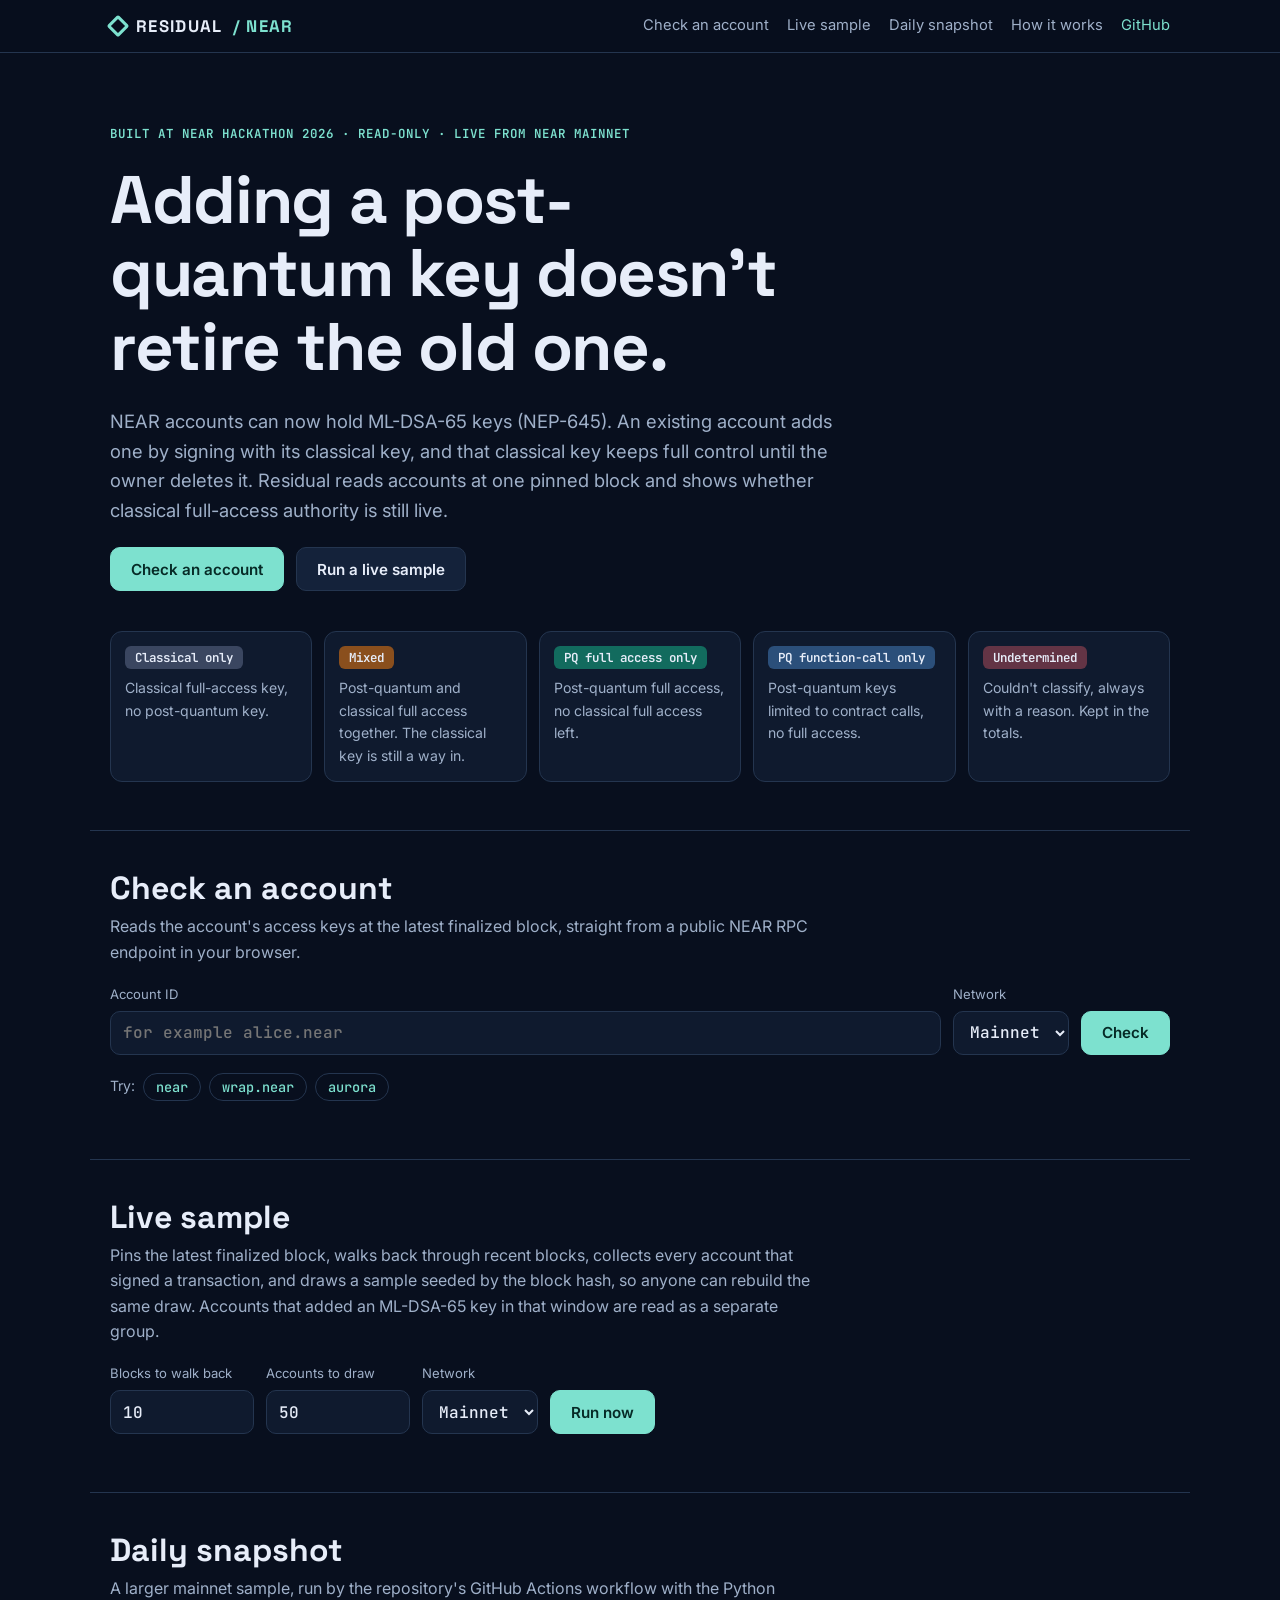
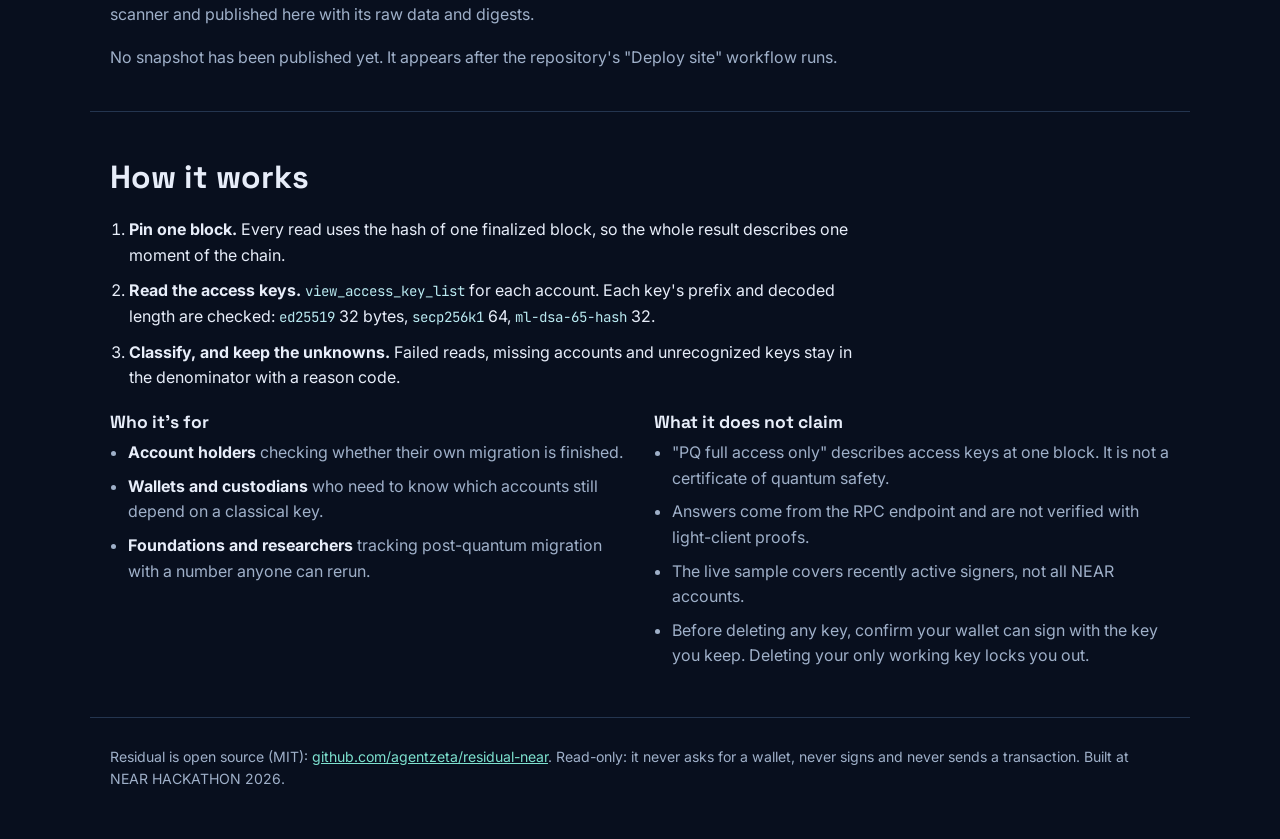
==== site/index.html @ 5953da1a "Integrate live NEAR frontend, deterministic browser parity tests, CI, Pages and evidence demo" ====
<!doctype html>
<html lang="en">
<head>
<meta charset="utf-8">
<meta name="viewport" content="width=device-width, initial-scale=1, viewport-fit=cover">
<title>Residual — NEAR post-quantum migration check</title>
<meta name="description" content="Check whether a NEAR account that added a post-quantum key still has a live classical key. Read-only, live from NEAR mainnet.">
<meta property="og:title" content="Residual — NEAR post-quantum migration check">
<meta property="og:description" content="Adding a post-quantum key doesn't retire the classical one. Residual checks, live from NEAR mainnet.">
<link rel="preconnect" href="https://fonts.googleapis.com">
<link rel="stylesheet" href="https://fonts.googleapis.com/css2?family=Space+Grotesk:wght@500;600;700&family=Inter:wght@400;500;600&family=JetBrains+Mono:wght@400;600&display=swap">
<link rel="stylesheet" href="style.css">
<link rel="icon" href="data:image/svg+xml,%3Csvg xmlns='http://www.w3.org/2000/svg' viewBox='0 0 32 32'%3E%3Crect width='32' height='32' rx='7' fill='%23080f1e'/%3E%3Cpath d='M16 6l10 10-10 10L6 16z' fill='none' stroke='%237de1cf' stroke-width='3'/%3E%3C/svg%3E">
</head>
<body>
<header class="bar">
  <div class="wrap bar-in">
    <a class="logo" href="#top"><span class="mark" aria-hidden="true"></span>Residual <span class="slash">/ NEAR</span></a>
    <nav aria-label="Sections">
      <a href="#check">Check an account</a>
      <a href="#sample">Live sample</a>
      <a href="#snapshot">Daily snapshot</a>
      <a href="#how">How it works</a>
      <a class="gh" href="https://github.com/agentzeta/residual-near">GitHub</a>
    </nav>
  </div>
</header>

<main id="top">
  <section class="hero wrap">
    <p class="eyebrow">Built at NEAR HACKATHON 2026 · read-only · live from NEAR mainnet</p>
    <h1>Adding a post-quantum key doesn't retire the old one.</h1>
    <p class="lede">NEAR accounts can now hold ML-DSA-65 keys (NEP-645). An existing account adds one by signing with its classical key, and that classical key keeps full control until the owner deletes it. Residual reads accounts at one pinned block and shows whether classical full-access authority is still live.</p>
    <div class="cta">
      <a class="btn primary" href="#check">Check an account</a>
      <a class="btn" href="#sample">Run a live sample</a>
    </div>
    <div class="states" aria-label="The five states">
      <div><span class="pill CLASSICAL_ONLY">Classical only</span><p>Classical full-access key, no post-quantum key.</p></div>
      <div><span class="pill INCOMPLETE_WEAKEST_LINK">Mixed</span><p>Post-quantum and classical full access together. The classical key is still a way in.</p></div>
      <div><span class="pill COMPLETE">PQ full access only</span><p>Post-quantum full access, no classical full access left.</p></div>
      <div><span class="pill PQ_FUNCTION_ONLY">PQ function-call only</span><p>Post-quantum keys limited to contract calls, no full access.</p></div>
      <div><span class="pill UNDETERMINED">Undetermined</span><p>Couldn't classify, always with a reason. Kept in the totals.</p></div>
    </div>
  </section>

  <section id="check" class="panel wrap">
    <div class="panel-head">
      <h2>Check an account</h2>
      <p>Reads the account's access keys at the latest finalized block, straight from a public NEAR RPC endpoint in your browser.</p>
    </div>
    <form id="check-form" class="row" autocomplete="off">
      <label class="field grow" for="acct">Account ID
        <input id="acct" name="acct" placeholder="for example alice.near" spellcheck="false" required>
      </label>
      <label class="field" for="net">Network
        <select id="net"><option value="mainnet">Mainnet</option><option value="testnet">Testnet</option></select>
      </label>
      <button class="btn primary" id="check-btn" type="submit">Check</button>
    </form>
    <p class="try">Try: <button type="button" class="chip" data-acct="near">near</button><button type="button" class="chip" data-acct="wrap.near">wrap.near</button><button type="button" class="chip" data-acct="aurora">aurora</button></p>
    <div id="check-out" class="out" aria-live="polite"></div>
  </section>

  <section id="sample" class="panel wrap">
    <div class="panel-head">
      <h2>Live sample</h2>
      <p>Pins the latest finalized block, walks back through recent blocks, collects every account that signed a transaction, and draws a sample seeded by the block hash, so anyone can rebuild the same draw. Accounts that added an ML-DSA-65 key in that window are read as a separate group.</p>
    </div>
    <form id="sample-form" class="row">
      <label class="field" for="win">Blocks to walk back
        <input id="win" type="number" min="1" max="120" value="10">
      </label>
      <label class="field" for="size">Accounts to draw
        <input id="size" type="number" min="1" max="300" value="50">
      </label>
      <label class="field" for="snet">Network
        <select id="snet"><option value="mainnet">Mainnet</option><option value="testnet">Testnet</option></select>
      </label>
      <button class="btn primary" id="sample-btn" type="submit">Run now</button>
    </form>
    <div id="sample-progress" class="progress" hidden></div>
    <div id="sample-out" class="out" aria-live="polite"></div>
  </section>

  <section id="snapshot" class="panel wrap">
    <div class="panel-head">
      <h2>Daily snapshot</h2>
      <p>A larger mainnet sample, run by the repository's GitHub Actions workflow with the Python scanner and published here with its raw data and digests.</p>
    </div>
    <div id="snap-out" class="out"><p class="muted">Loading the latest snapshot…</p></div>
  </section>

  <section id="how" class="wrap how">
    <h2>How it works</h2>
    <ol class="steps">
      <li><b>Pin one block.</b> Every read uses the hash of one finalized block, so the whole result describes one moment of the chain.</li>
      <li><b>Read the access keys.</b> <code>view_access_key_list</code> for each account. Each key's prefix and decoded length are checked: <code>ed25519</code> 32 bytes, <code>secp256k1</code> 64, <code>ml-dsa-65-hash</code> 32.</li>
      <li><b>Classify, and keep the unknowns.</b> Failed reads, missing accounts and unrecognized keys stay in the denominator with a reason code.</li>
    </ol>
    <div class="grid2">
      <div>
        <h3>Who it's for</h3>
        <ul>
          <li><b>Account holders</b> checking whether their own migration is finished.</li>
          <li><b>Wallets and custodians</b> who need to know which accounts still depend on a classical key.</li>
          <li><b>Foundations and researchers</b> tracking post-quantum migration with a number anyone can rerun.</li>
        </ul>
      </div>
      <div>
        <h3>What it does not claim</h3>
        <ul>
          <li>"PQ full access only" describes access keys at one block. It is not a certificate of quantum safety.</li>
          <li>Answers come from the RPC endpoint and are not verified with light-client proofs.</li>
          <li>The live sample covers recently active signers, not all NEAR accounts.</li>
          <li>Before deleting any key, confirm your wallet can sign with the key you keep. Deleting your only working key locks you out.</li>
        </ul>
      </div>
    </div>
  </section>
</main>

<footer class="wrap foot">
  <p>Residual is open source (MIT): <a href="https://github.com/agentzeta/residual-near">github.com/agentzeta/residual-near</a>. Read-only: it never asks for a wallet, never signs and never sends a transaction. Built at NEAR HACKATHON 2026.</p>
</footer>

<script type="module" src="app.js"></script>
</body>
</html>
---- site/style.css ----
/* Residual landing and live app. One deliberate dark look, matching the report dashboard. */
:root {
  --bg: #080f1e;
  --surface: #0f1a2e;
  --surface-2: #14223a;
  --line: #24354f;
  --ink: #e7edf9;
  --muted: #9fb0c9;
  --teal: #7de1cf;
  --teal-ink: #062a26;
  --amber: #f0b45a;
  --red: #ff8f8f;
  --display: "Space Grotesk", "Helvetica Neue", Arial, sans-serif;
  --body: "Inter", "Segoe UI", Roboto, Arial, sans-serif;
  --mono: "JetBrains Mono", ui-monospace, Menlo, Consolas, monospace;
  color-scheme: dark;
}
* { box-sizing: border-box; }
html { scroll-behavior: smooth; }
section[id], main[id] { scroll-margin-top: 76px; }
.testbanner { background: #5a2a12; color: #ffd9bf; font-weight: 600; text-align: center; padding: 8px 16px; }
@media (prefers-reduced-motion: reduce) { html { scroll-behavior: auto; } }
body { margin: 0; background: var(--bg); color: var(--ink); font: 16px/1.6 var(--body); }
a { color: var(--teal); }
code { font-family: var(--mono); font-size: 0.88em; color: #b9e9f0; }
.wrap { max-width: 1100px; margin: 0 auto; padding-left: max(20px, env(safe-area-inset-left, 0px)); padding-right: max(20px, env(safe-area-inset-right, 0px)); }
h1, h2, h3 { font-family: var(--display); line-height: 1.1; margin: 0; text-wrap: balance; }
h1 { font-size: clamp(2.2rem, 6vw, 4.2rem); letter-spacing: -0.02em; max-width: 16ch; }
h2 { font-size: clamp(1.5rem, 3vw, 2rem); }
h3 { font-size: 1.1rem; margin-bottom: 8px; }
p { margin: 0; }

.bar { position: sticky; top: 0; z-index: 5; background: rgba(8, 15, 30, 0.92); backdrop-filter: blur(8px); border-bottom: 1px solid var(--line); }
.bar-in { display: flex; align-items: center; justify-content: space-between; gap: 16px; padding-block: 14px; flex-wrap: wrap; }
.logo { display: flex; align-items: center; gap: 10px; font: 700 1.05rem var(--display); letter-spacing: 0.08em; text-transform: uppercase; color: var(--ink); text-decoration: none; }
.logo .slash { color: var(--teal); }
.mark { width: 16px; height: 16px; border: 3px solid var(--teal); transform: rotate(45deg); border-radius: 2px; }
nav { display: flex; gap: 18px; flex-wrap: wrap; font-size: 0.92rem; }
nav a { color: var(--muted); text-decoration: none; }
nav a:hover, nav a:focus-visible { color: var(--ink); }
nav .gh { color: var(--teal); }

.hero { padding-block: 72px 48px; display: grid; gap: 22px; }
.eyebrow { font: 600 0.78rem var(--mono); letter-spacing: 0.08em; text-transform: uppercase; color: var(--teal); }
.lede { font-size: 1.15rem; color: var(--muted); max-width: 62ch; }
.cta { display: flex; gap: 12px; flex-wrap: wrap; }
.btn { display: inline-flex; align-items: center; justify-content: center; gap: 8px; min-height: 44px; padding: 0 20px; border-radius: 10px; border: 1px solid var(--line); background: var(--surface-2); color: var(--ink); font: 600 0.95rem var(--body); text-decoration: none; cursor: pointer; }
.btn:hover { border-color: var(--teal); }
.btn:focus-visible, .chip:focus-visible, input:focus-visible, select:focus-visible { outline: 2px solid var(--teal); outline-offset: 2px; }
.btn.primary { background: var(--teal); border-color: var(--teal); color: var(--teal-ink); }
.btn[disabled] { opacity: 0.55; cursor: progress; }
.states { display: grid; grid-template-columns: repeat(auto-fit, minmax(190px, 1fr)); gap: 12px; margin-top: 18px; }
.states div { background: var(--surface); border: 1px solid var(--line); border-radius: 12px; padding: 14px; display: grid; gap: 8px; align-content: start; }
.states p { font-size: 0.88rem; color: var(--muted); }

.pill { display: inline-block; width: fit-content; padding: 3px 10px; border-radius: 6px; font: 600 0.78rem var(--mono); background: #34405c; color: var(--ink); }
.pill.COMPLETE { background: #126b5e; }
.pill.INCOMPLETE_WEAKEST_LINK { background: #8a4f1d; }
.pill.PQ_FUNCTION_ONLY { background: #2b4f7a; }
.pill.UNDETERMINED { background: #633445; }
.pill.CLASSICAL_ONLY { background: #3a4660; }

.panel { padding-block: 40px; border-top: 1px solid var(--line); display: grid; gap: 18px; }
.panel-head { display: grid; gap: 8px; }
.panel-head p { color: var(--muted); max-width: 70ch; }
.row { display: flex; gap: 12px; align-items: flex-end; flex-wrap: wrap; }
.field { display: grid; gap: 6px; font-size: 0.82rem; color: var(--muted); min-width: 0; }
.field.grow { flex: 1 1 260px; }
input, select { font: 500 1rem var(--mono); background: var(--surface); color: var(--ink); border: 1px solid var(--line); border-radius: 10px; min-height: 44px; padding: 0 12px; width: 100%; }
input[type=number] { width: 9em; }
.try { font-size: 0.88rem; color: var(--muted); display: flex; gap: 8px; align-items: center; flex-wrap: wrap; }
.chip { font: 500 0.85rem var(--mono); background: transparent; color: var(--teal); border: 1px solid var(--line); border-radius: 999px; padding: 4px 12px; cursor: pointer; }
.out { display: grid; gap: 16px; min-width: 0; }
.muted { color: var(--muted); }
.error { color: var(--red); }
.warn { background: #3b2f10; color: #ffe9a8; border-radius: 10px; padding: 10px 14px; font-size: 0.92rem; }

.result { background: var(--surface); border: 1px solid var(--line); border-radius: 14px; padding: 20px; display: grid; gap: 14px; min-width: 0; }
.verdict { font: 600 1.3rem var(--display); }
.meta { display: flex; flex-wrap: wrap; gap: 6px 20px; font: 0.82rem var(--mono); color: var(--muted); }
.meta span { overflow-wrap: anywhere; }
.tbl { overflow-x: auto; }
table { border-collapse: collapse; width: 100%; font-size: 0.88rem; }
th, td { text-align: left; padding: 8px 12px 8px 0; border-bottom: 1px solid var(--line); vertical-align: top; }
th { font: 600 0.72rem var(--mono); letter-spacing: 0.06em; text-transform: uppercase; color: var(--muted); }
td.key { font-family: var(--mono); font-size: 0.8rem; overflow-wrap: anywhere; min-width: 16ch; }
td button.link { background: none; border: 0; color: var(--teal); font: inherit; cursor: pointer; padding: 0; text-align: left; overflow-wrap: anywhere; }

.cards { display: grid; grid-template-columns: repeat(auto-fit, minmax(220px, 1fr)); gap: 12px; }
.card { background: var(--surface); border: 1px solid var(--line); border-radius: 14px; padding: 18px; display: grid; gap: 6px; }
.card small { color: var(--muted); font-size: 0.82rem; }
.card strong { font: 700 2.4rem var(--display); color: var(--teal); font-variant-numeric: tabular-nums; }
.card em { font-style: normal; font-size: 0.8rem; color: var(--muted); }
.statebar { display: flex; height: 14px; border-radius: 7px; overflow: hidden; background: var(--surface-2); }
.statebar span { display: block; height: 100%; }
.legend { display: flex; flex-wrap: wrap; gap: 8px 16px; font-size: 0.82rem; color: var(--muted); }
.progress { font: 0.88rem var(--mono); color: var(--muted); background: var(--surface); border: 1px solid var(--line); border-radius: 10px; padding: 12px 14px; }
.progress b { color: var(--ink); }
.actions { display: flex; gap: 10px; flex-wrap: wrap; }

.how { padding-block: 48px; border-top: 1px solid var(--line); display: grid; gap: 22px; }
.steps { margin: 0; padding-left: 1.2em; display: grid; gap: 10px; max-width: 75ch; }
.grid2 { display: grid; grid-template-columns: repeat(auto-fit, minmax(300px, 1fr)); gap: 28px; }
.grid2 ul { margin: 0; padding-left: 1.1em; display: grid; gap: 8px; color: var(--muted); }
.grid2 b { color: var(--ink); }
.foot { padding-block: 28px 48px; border-top: 1px solid var(--line); color: var(--muted); font-size: 0.88rem; }
@media (max-width: 640px) {
  nav { gap: 12px; font-size: 0.85rem; }
  .hero { padding-block: 44px 32px; }
}
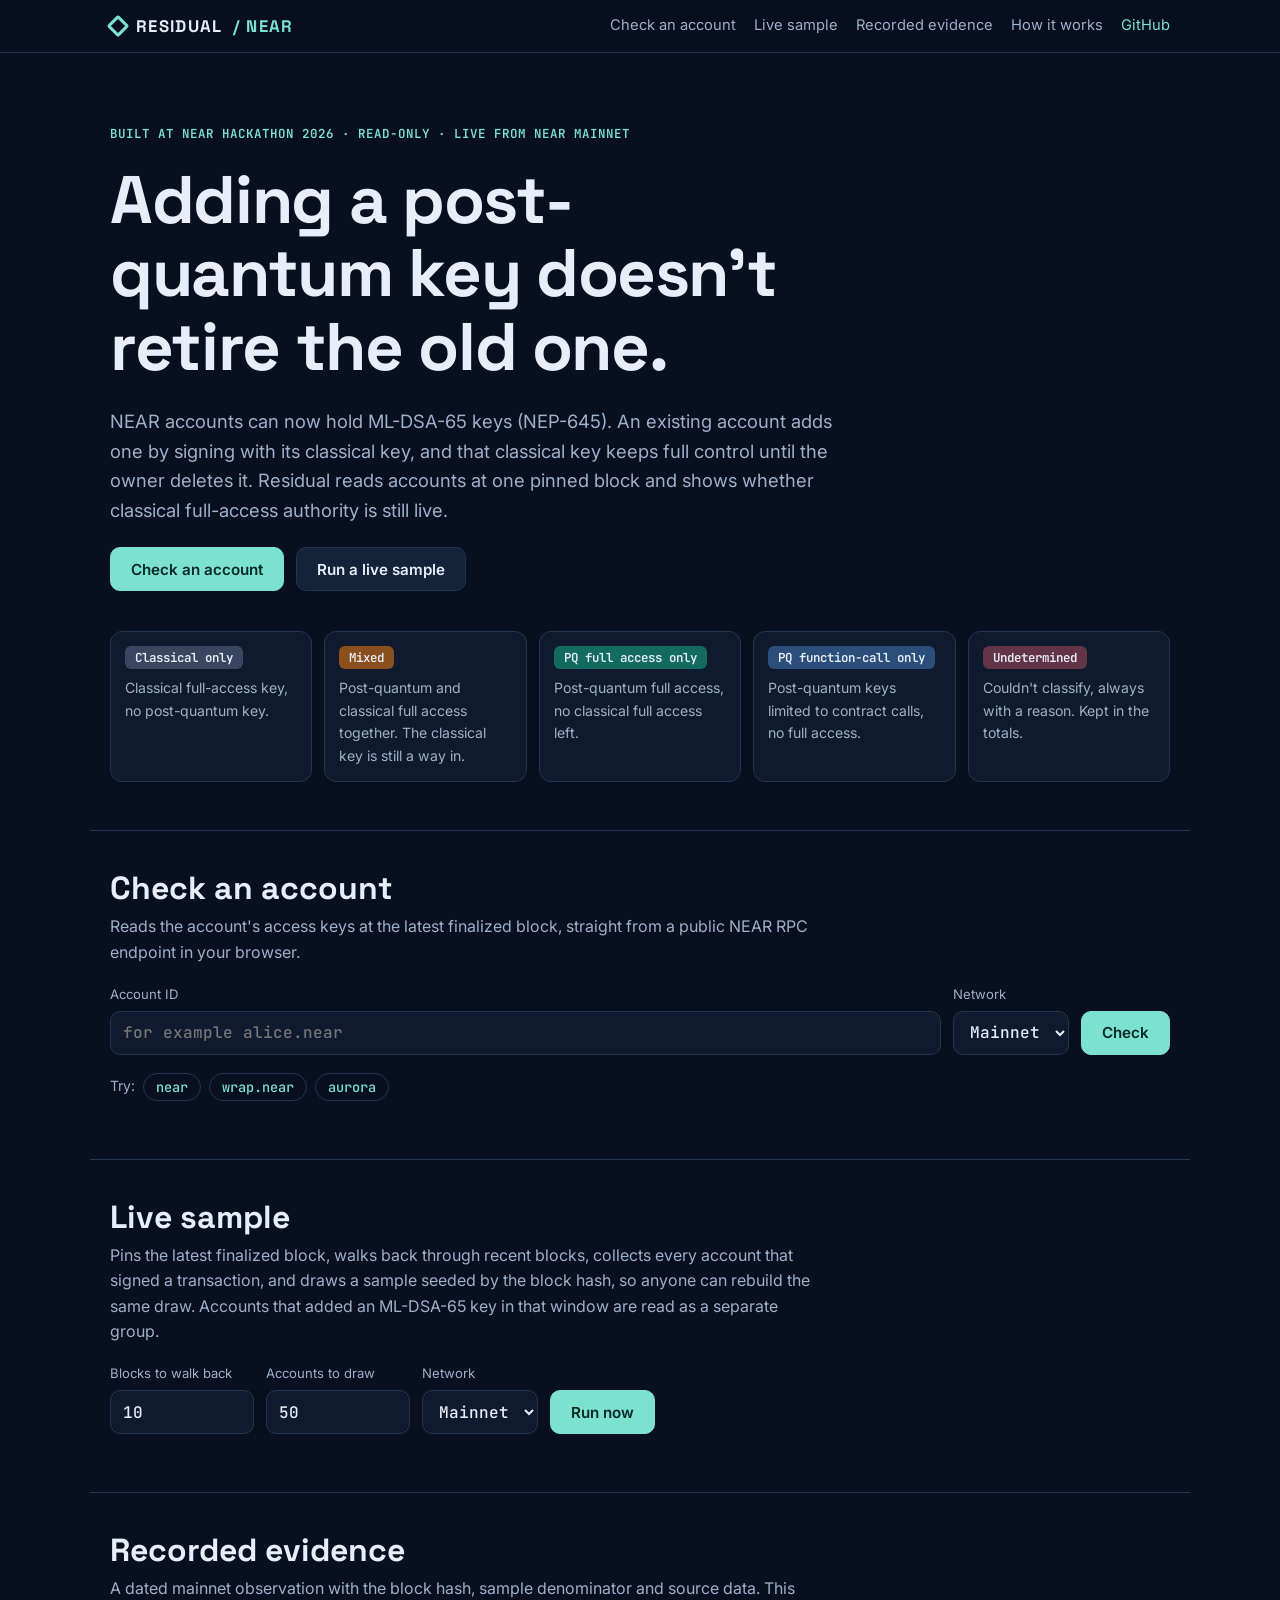
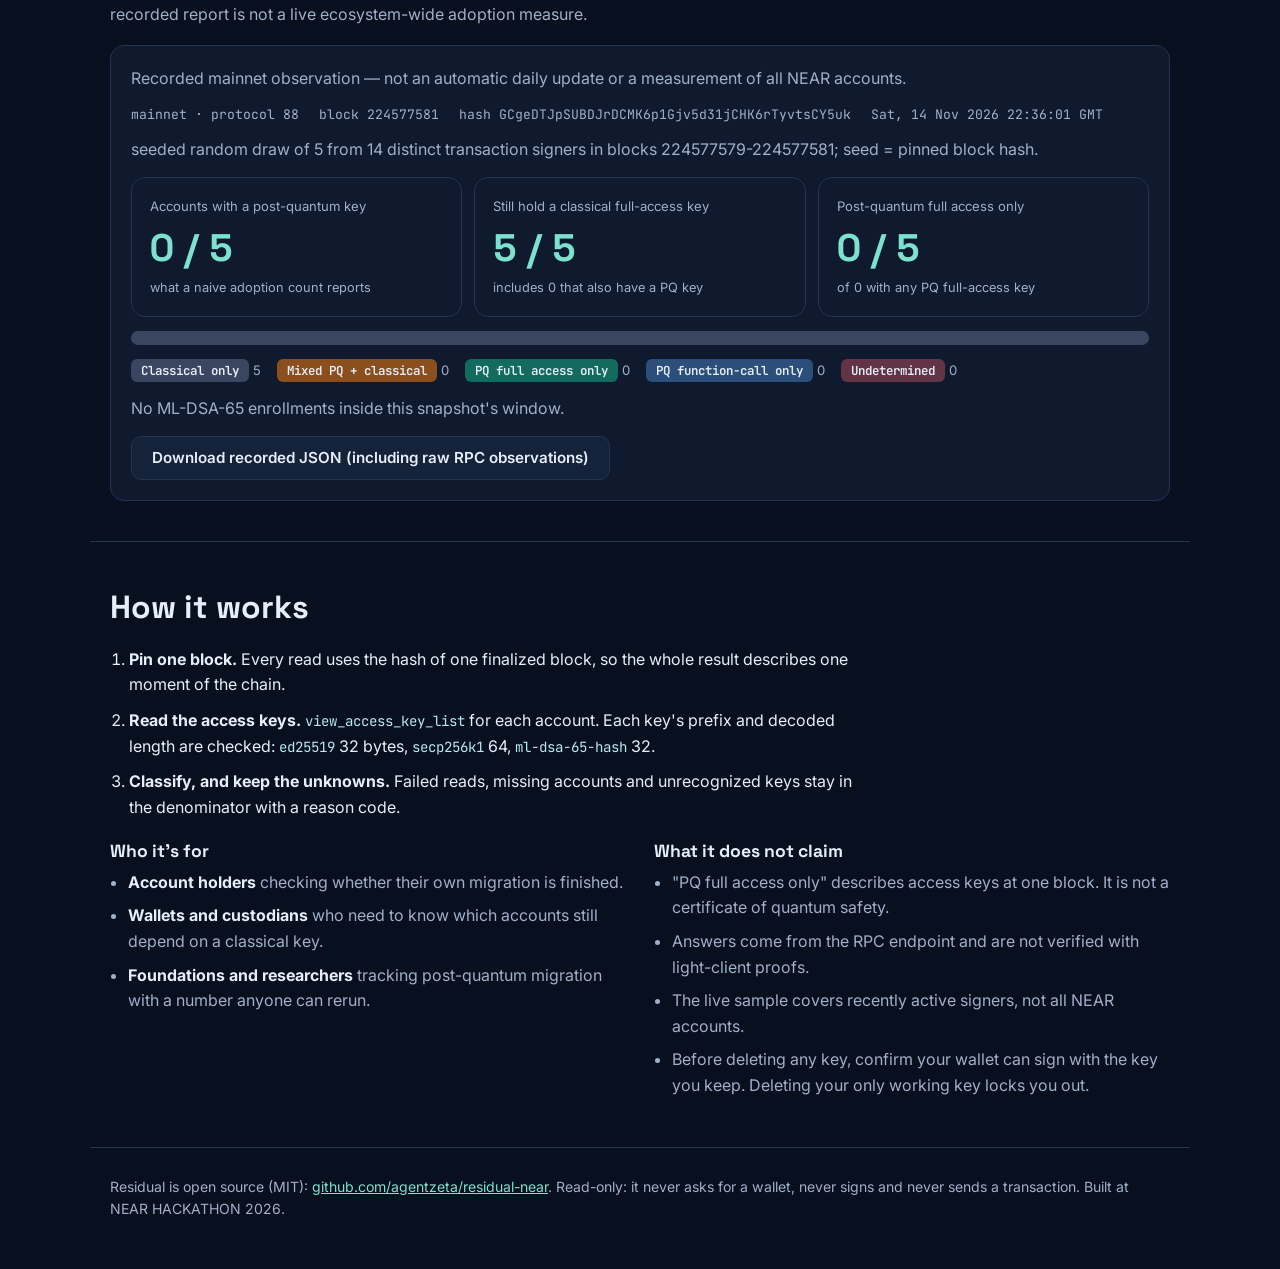
==== commit 59d663ea: "Publish dated reproducible mainnet observation and align website/README with verified behavior" ====
--- a/site/index.html
+++ b/site/index.html
@@ -19,7 +19,7 @@
     <nav aria-label="Sections">
       <a href="#check">Check an account</a>
       <a href="#sample">Live sample</a>
-      <a href="#snapshot">Daily snapshot</a>
+      <a href="#snapshot">Recorded evidence</a>
       <a href="#how">How it works</a>
       <a class="gh" href="https://github.com/agentzeta/residual-near">GitHub</a>
     </nav>
@@ -85,8 +85,8 @@
 
   <section id="snapshot" class="panel wrap">
     <div class="panel-head">
-      <h2>Daily snapshot</h2>
-      <p>A larger mainnet sample, run by the repository's GitHub Actions workflow with the Python scanner and published here with its raw data and digests.</p>
+      <h2>Recorded evidence</h2>
+      <p>A dated mainnet observation with the block hash, sample denominator and source data. This recorded report is not a live ecosystem-wide adoption measure.</p>
     </div>
     <div id="snap-out" class="out"><p class="muted">Loading the latest snapshot…</p></div>
   </section>
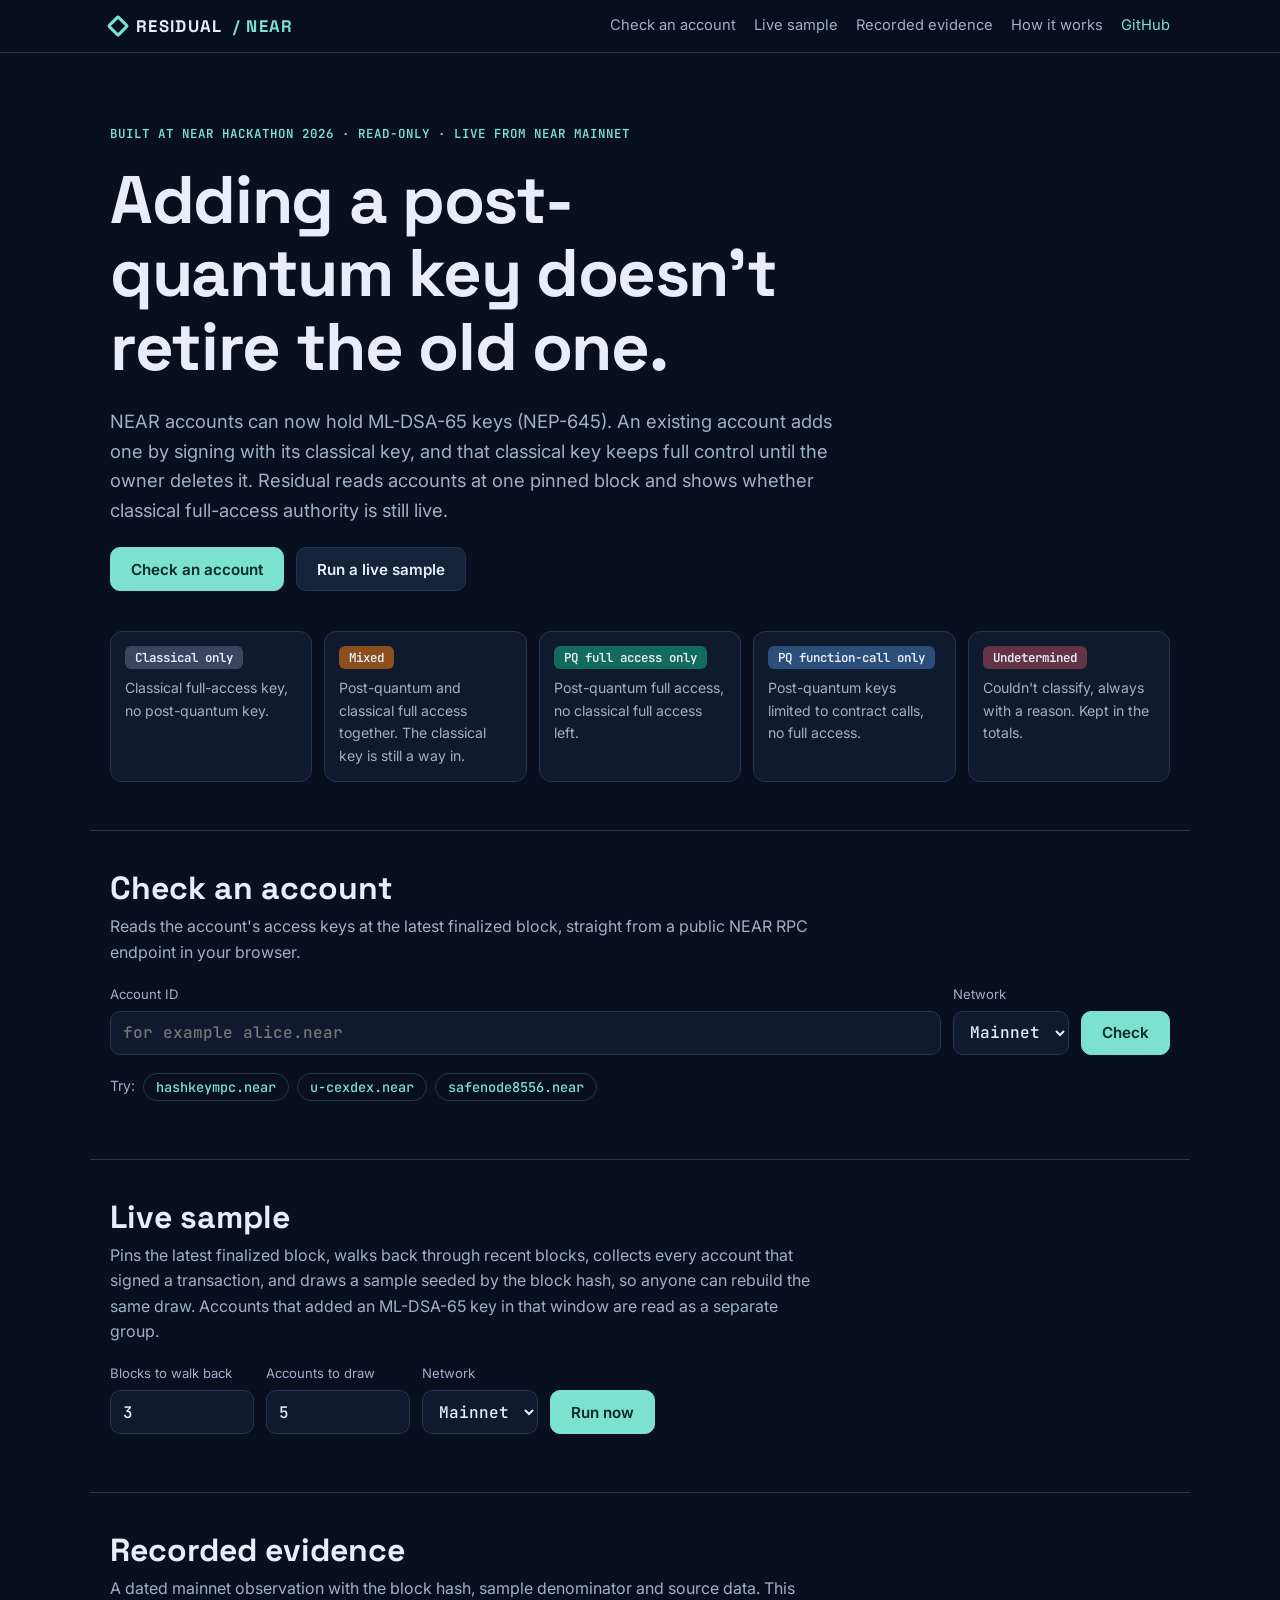
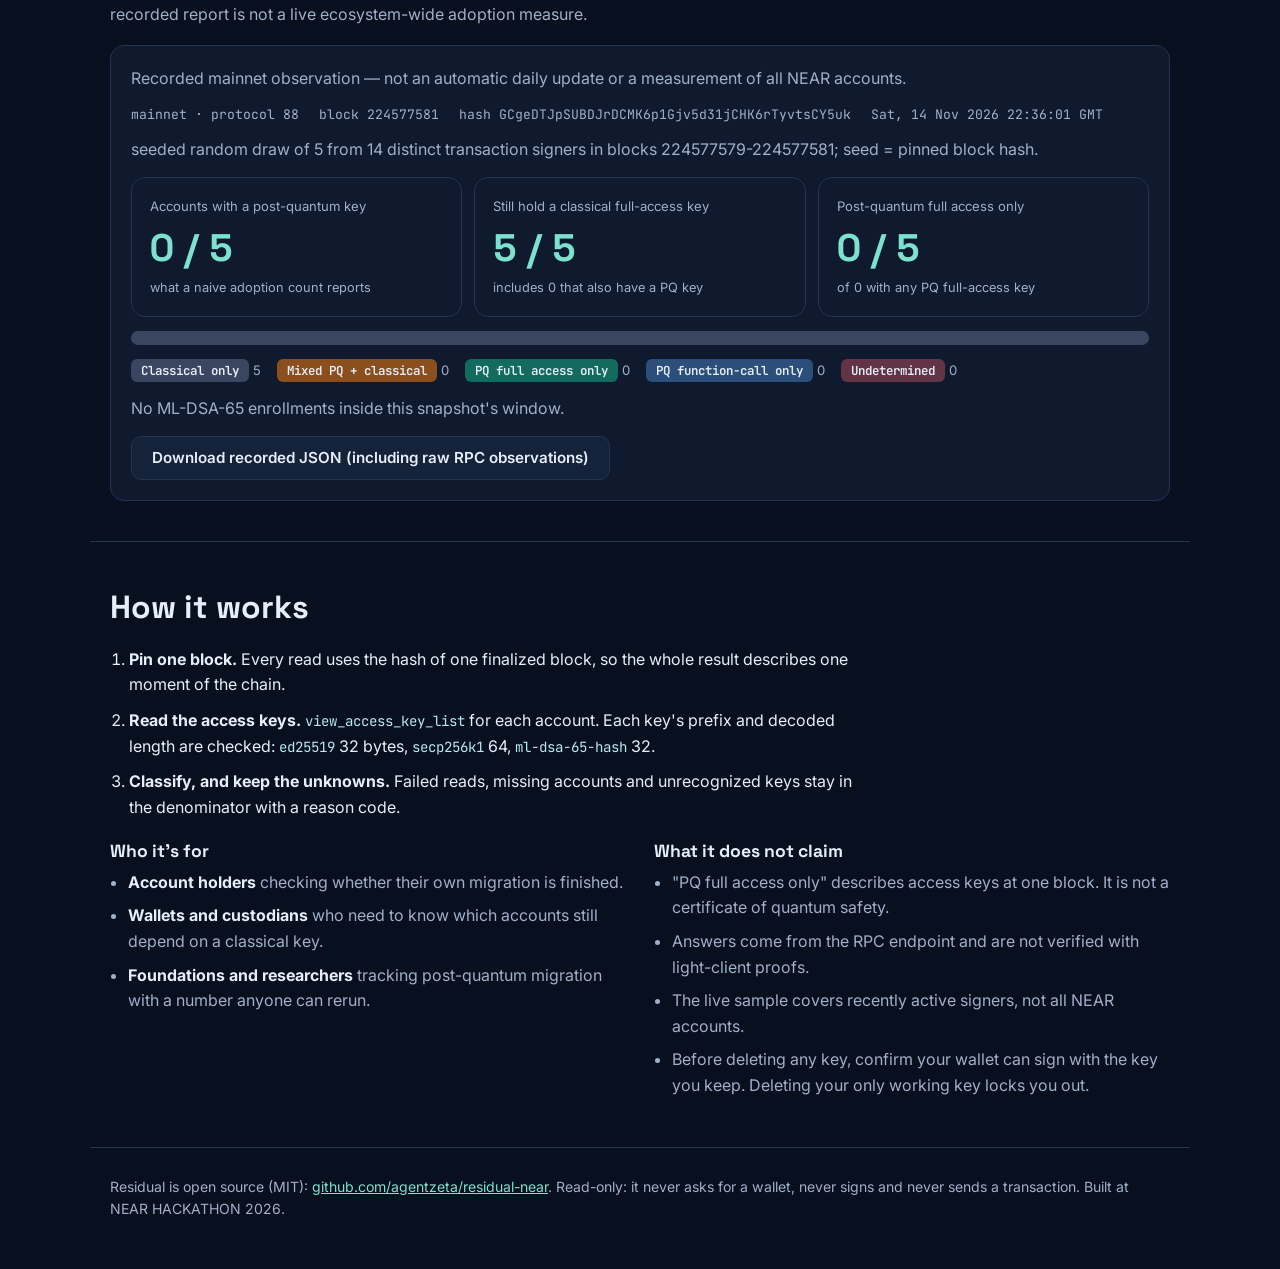
==== commit bd38e323: "Use small verified demo defaults and accessible NEAR account examples" ====
--- a/site/index.html
+++ b/site/index.html
@@ -58,7 +58,7 @@
       </label>
       <button class="btn primary" id="check-btn" type="submit">Check</button>
     </form>
-    <p class="try">Try: <button type="button" class="chip" data-acct="near">near</button><button type="button" class="chip" data-acct="wrap.near">wrap.near</button><button type="button" class="chip" data-acct="aurora">aurora</button></p>
+    <p class="try">Try: <button type="button" class="chip" data-acct="hashkeympc.near">hashkeympc.near</button><button type="button" class="chip" data-acct="u-cexdex.near">u-cexdex.near</button><button type="button" class="chip" data-acct="safenode8556.near">safenode8556.near</button></p>
     <div id="check-out" class="out" aria-live="polite"></div>
   </section>
 
@@ -69,10 +69,10 @@
     </div>
     <form id="sample-form" class="row">
       <label class="field" for="win">Blocks to walk back
-        <input id="win" type="number" min="1" max="120" value="10">
+        <input id="win" type="number" min="1" max="120" value="3">
       </label>
       <label class="field" for="size">Accounts to draw
-        <input id="size" type="number" min="1" max="300" value="50">
+        <input id="size" type="number" min="1" max="300" value="5">
       </label>
       <label class="field" for="snet">Network
         <select id="snet"><option value="mainnet">Mainnet</option><option value="testnet">Testnet</option></select>
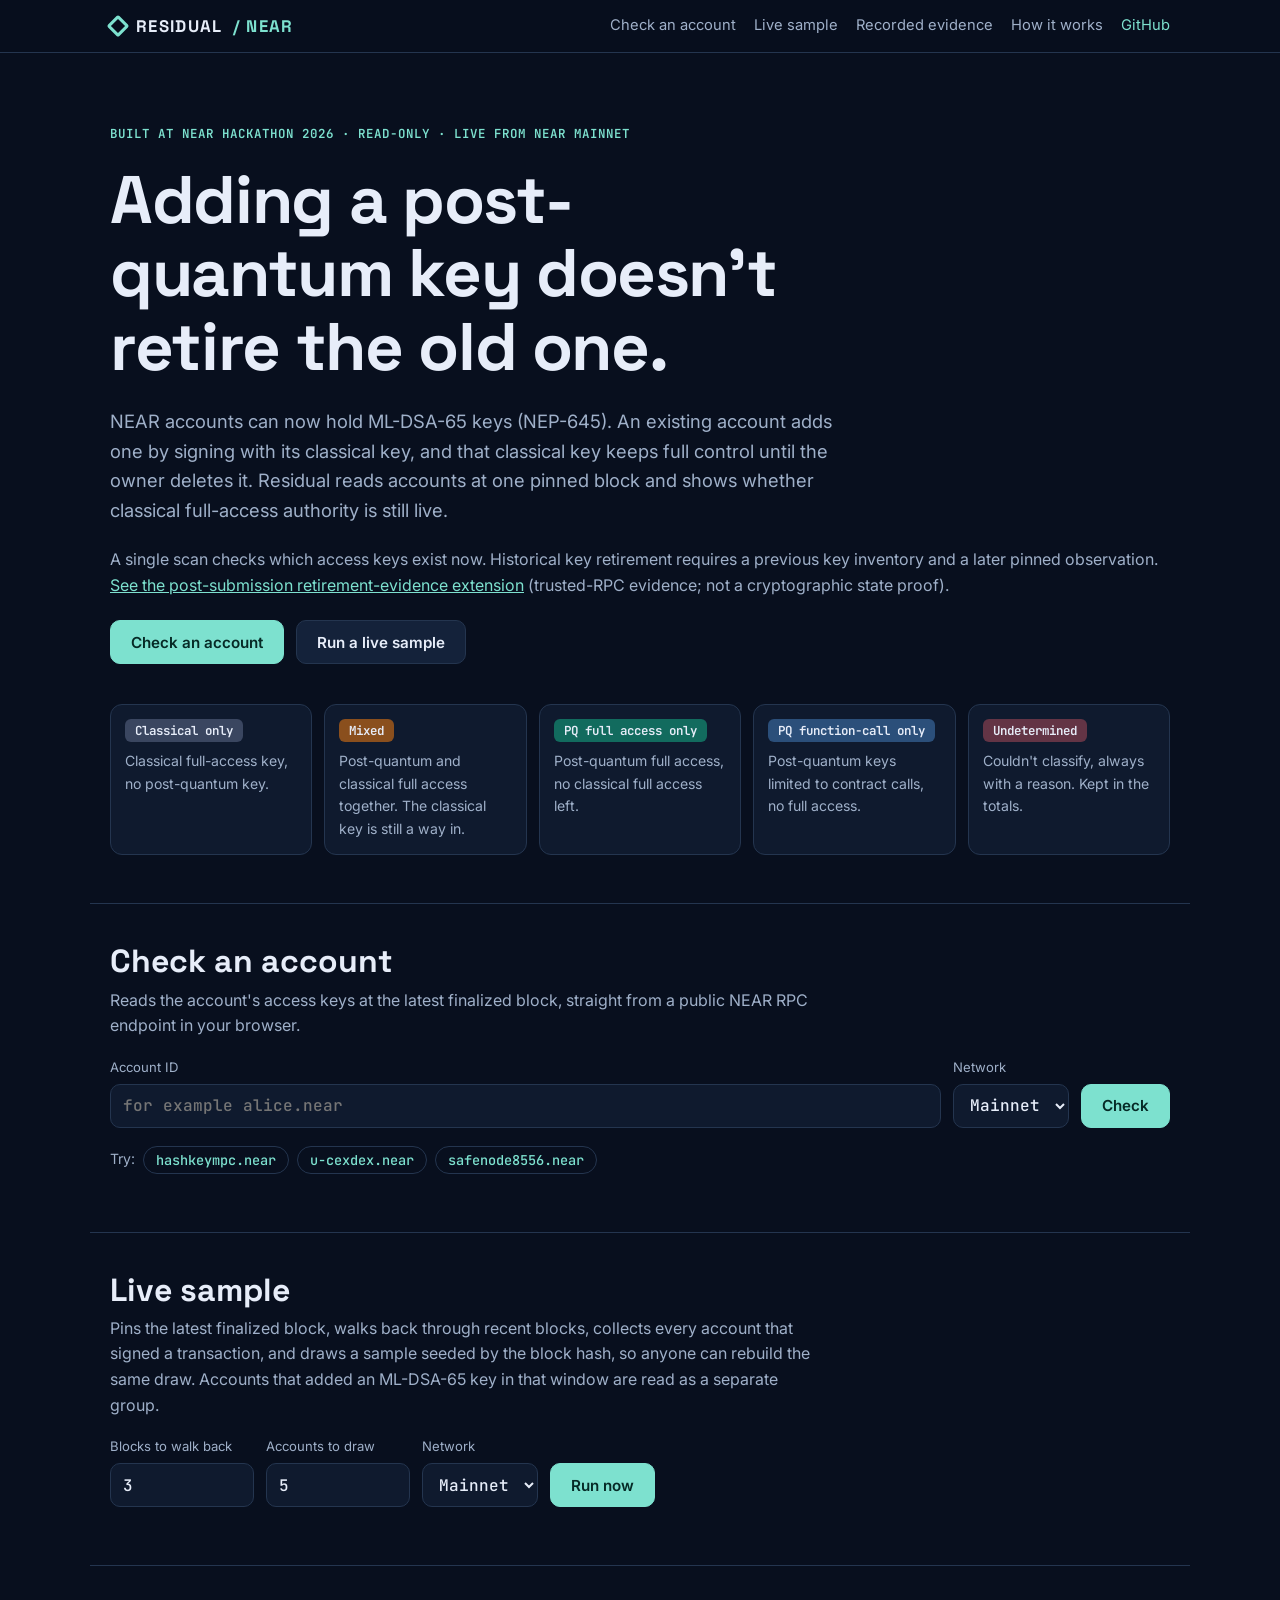
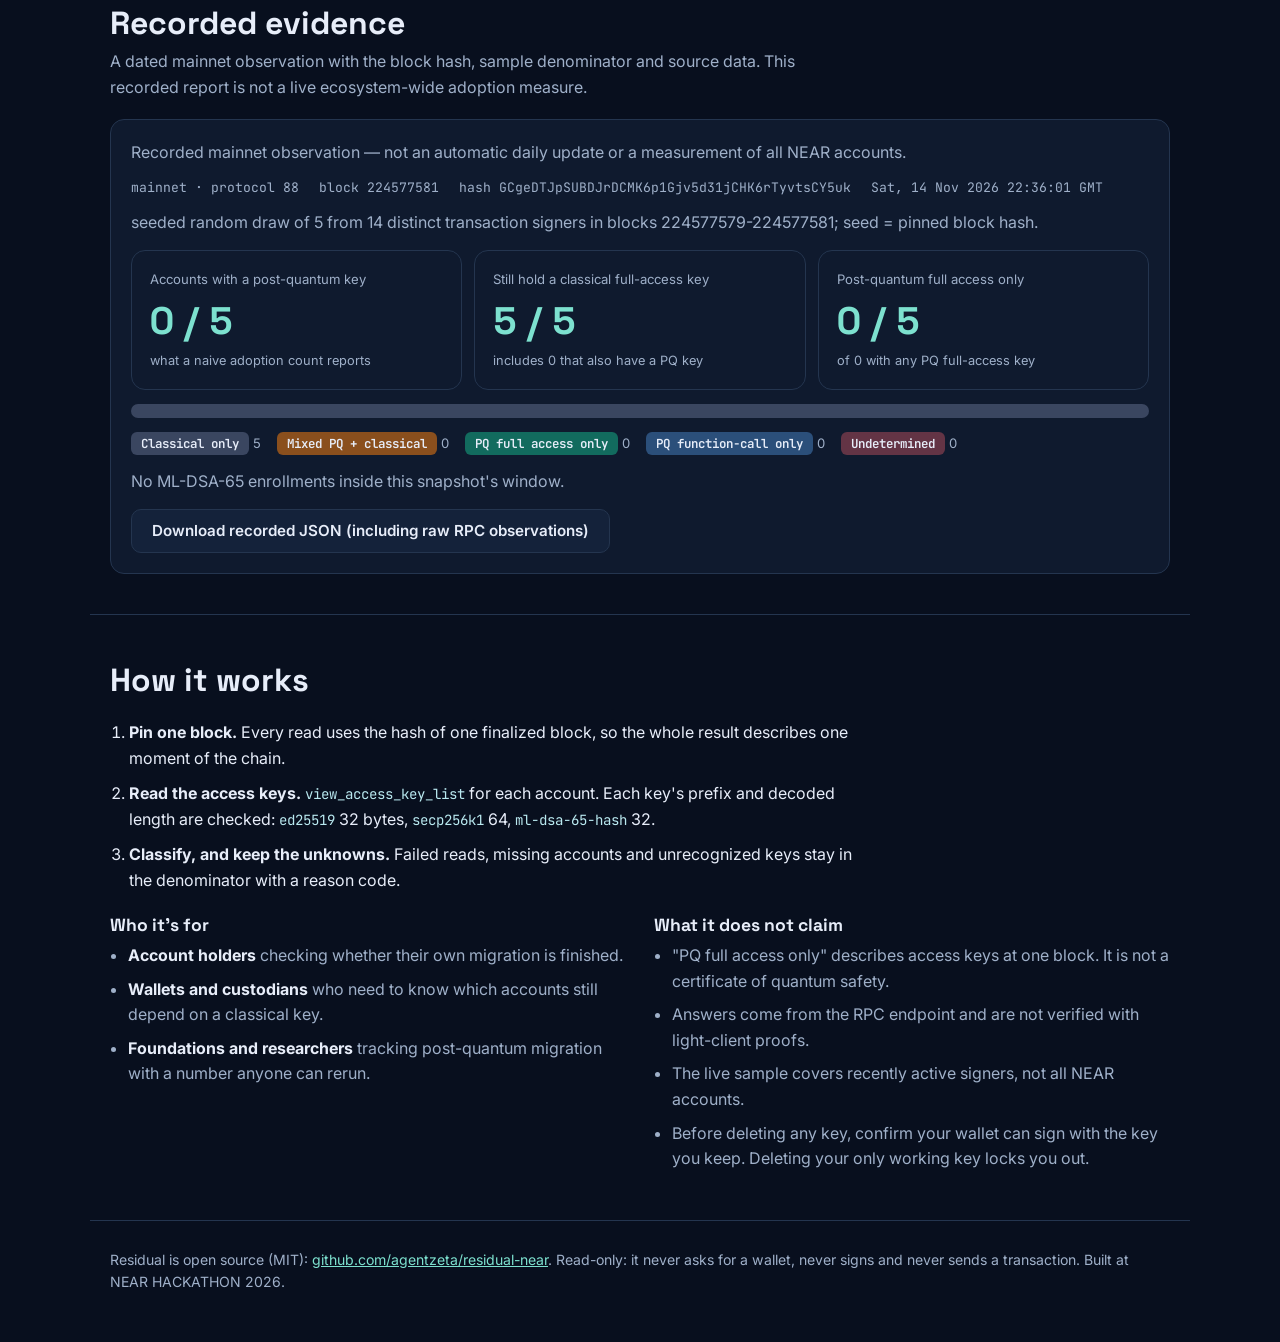
==== commit b806ac61: "Clarify snapshot-versus-retirement proof on Residual landing page" ====
--- a/site/index.html
+++ b/site/index.html
@@ -31,6 +31,7 @@
     <p class="eyebrow">Built at NEAR HACKATHON 2026 · read-only · live from NEAR mainnet</p>
     <h1>Adding a post-quantum key doesn't retire the old one.</h1>
     <p class="lede">NEAR accounts can now hold ML-DSA-65 keys (NEP-645). An existing account adds one by signing with its classical key, and that classical key keeps full control until the owner deletes it. Residual reads accounts at one pinned block and shows whether classical full-access authority is still live.</p>
+    <p class="muted">A single scan checks which access keys exist now. Historical key retirement requires a previous key inventory and a later pinned observation. <a href="https://github.com/agentzeta/residual-near/blob/main/docs/RETIREMENT_EVIDENCE.md">See the post-submission retirement-evidence extension</a> (trusted-RPC evidence; not a cryptographic state proof).</p>
     <div class="cta">
       <a class="btn primary" href="#check">Check an account</a>
       <a class="btn" href="#sample">Run a live sample</a>
